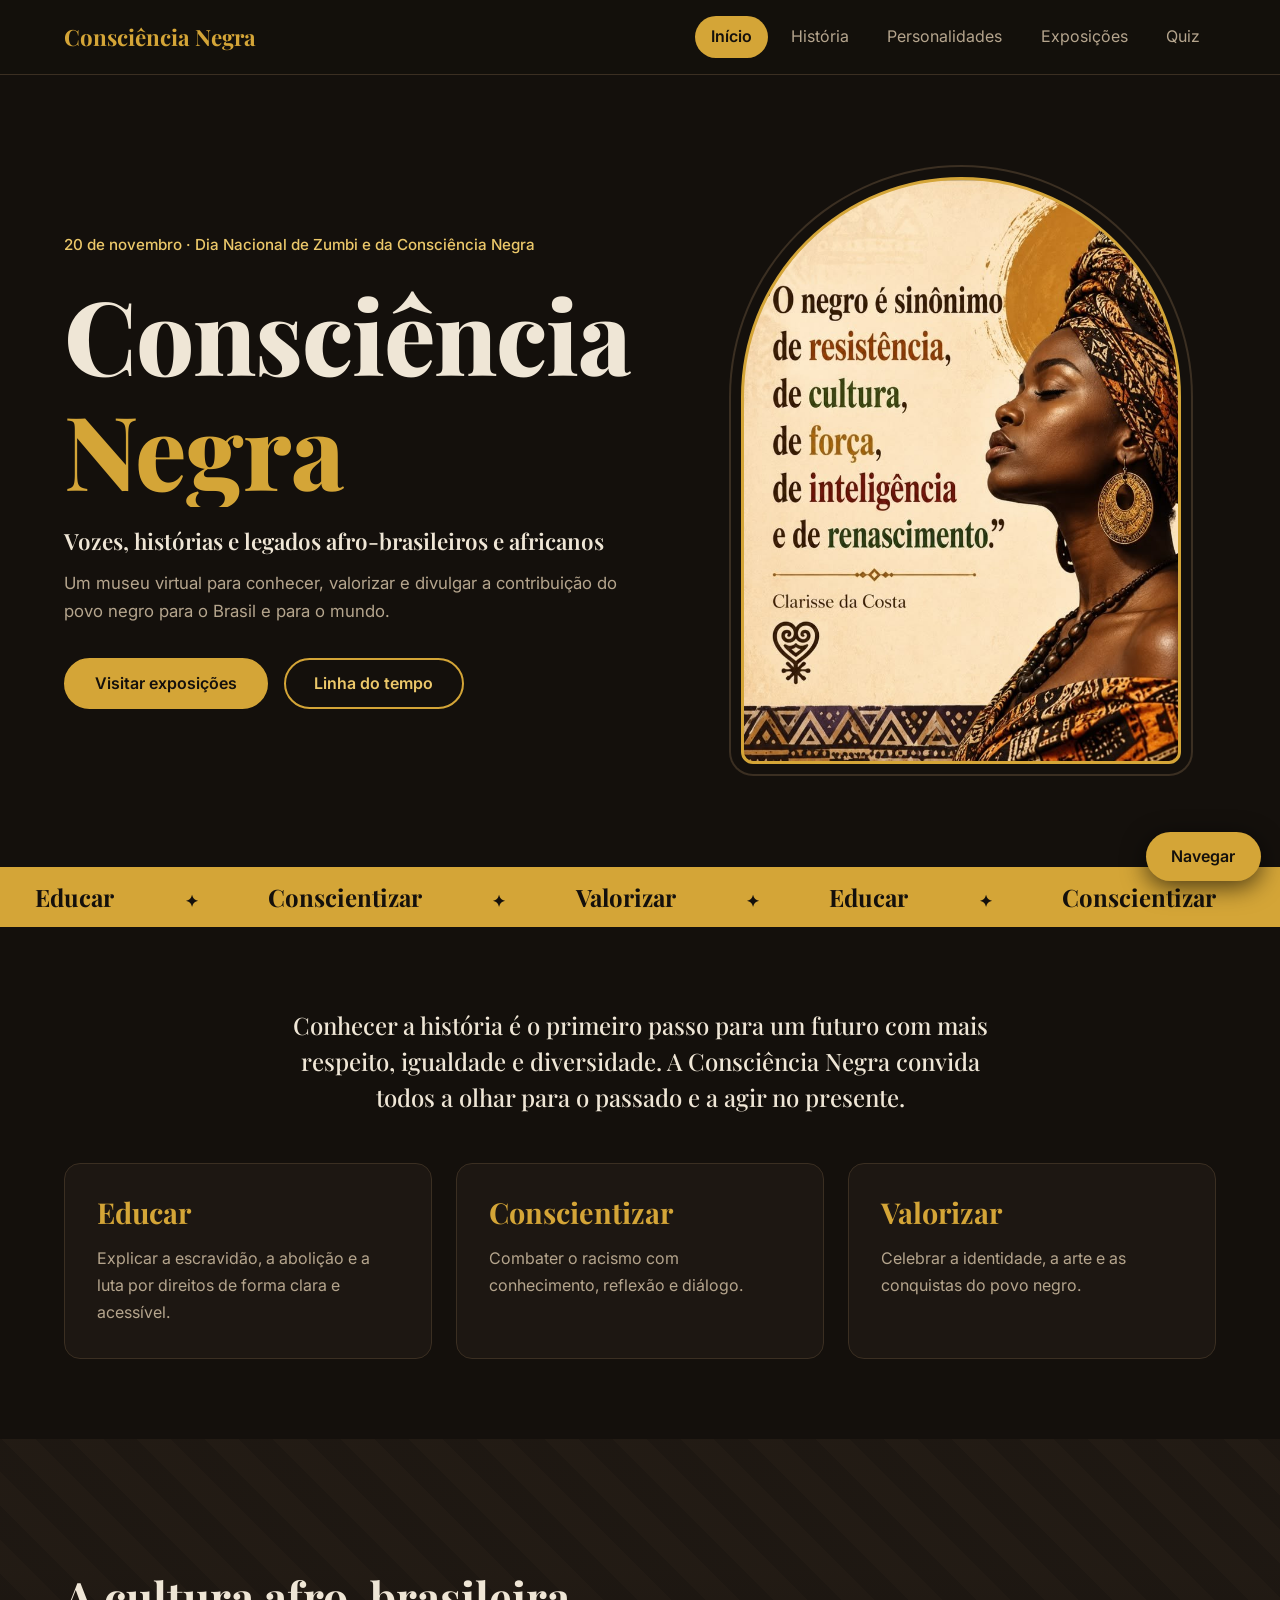
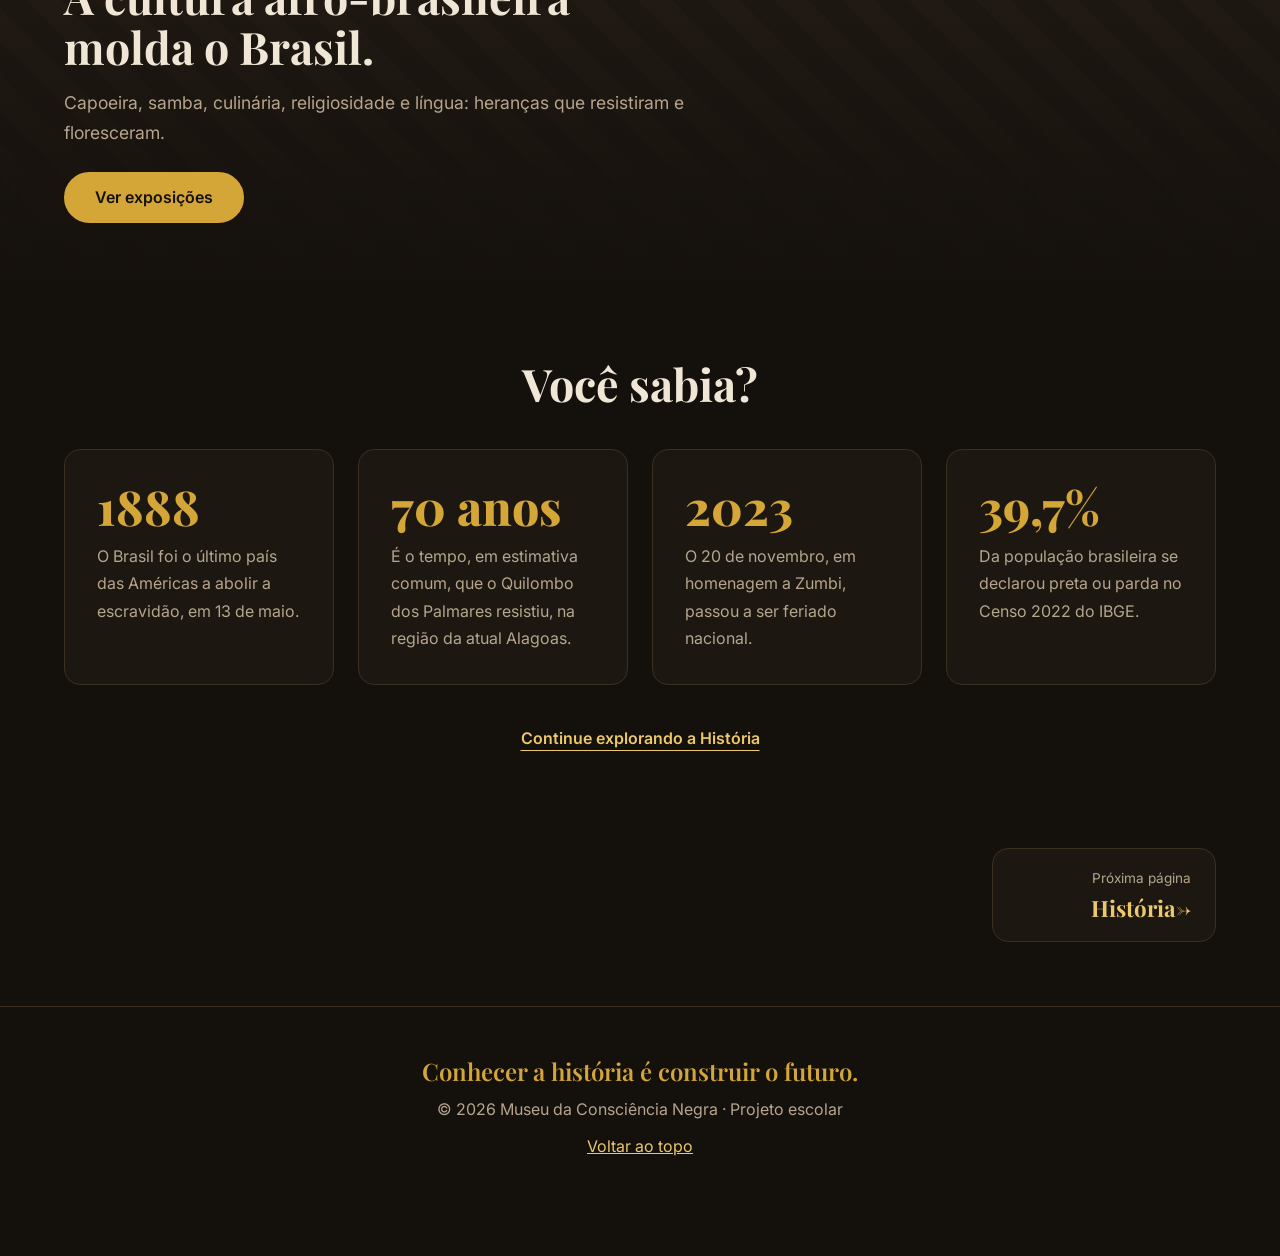
==== index.html @ 1ef84b7f "Primeiro commit" ====
<!DOCTYPE html>
<html lang="pt-BR">
<head>
  <meta charset="UTF-8">
  <meta name="viewport" content="width=device-width, initial-scale=1, viewport-fit=cover">
  <meta name="theme-color" content="#14100c">
  <title>Consciência Negra – Museu virtual</title>
  <meta name="description" content="Museu virtual sobre a história, a cultura e a luta do povo negro no Brasil e no mundo.">
  <link rel="preconnect" href="https://fonts.googleapis.com">
  <link rel="preconnect" href="https://fonts.gstatic.com" crossorigin>
  <link href="https://fonts.googleapis.com/css2?family=Inter:wght@400;500;600&family=Playfair+Display:wght@500;600;700;800&display=swap" rel="stylesheet">
  <link rel="stylesheet" href="style.css">
</head>
<body>
  <a class="pular" href="#conteudo">Pular para o conteúdo</a>
  <header class="topo">
    <a class="marca" href="index.html">Consciência Negra</a>
    <nav class="topo-nav" aria-label="Principal">
      <a href="index.html" aria-current="page">Início</a>
      <a href="historia.html">História</a>
      <a href="personalidades.html">Personalidades</a>
      <a href="exposicoes.html">Exposições</a>
      <a href="quiz.html">Quiz</a>
    </nav>
  </header>
  <main id="conteudo">
    <section class="hero" id="inicio">
      <div class="hero-texto">
        <p class="selo">20 de novembro · Dia Nacional de Zumbi e da Consciência Negra</p>
        <h1><span>Consciência</span> <span class="dourado">Negra</span></h1>
        <p class="hero-lema">Vozes, histórias e legados afro-brasileiros e africanos</p>
        <p class="hero-sub">Um museu virtual para conhecer, valorizar e divulgar a contribuição do povo negro para o Brasil e para o mundo.</p>
        <div class="acoes">
          <a class="botao" href="exposicoes.html">Visitar exposições</a>
          <a class="botao botao-vazado" href="historia.html#linha-do-tempo">Linha do tempo</a>
        </div>
      </div>
      <div class="moldura" role="img" aria-label="Espaço para o retrato principal da exposição"></div>
    </section>

    <div class="faixa" aria-hidden="true">
      <div class="faixa-trilho">
        <span>Educar</span><span>Conscientizar</span><span>Valorizar</span>
        <span>Educar</span><span>Conscientizar</span><span>Valorizar</span>
        <span>Educar</span><span>Conscientizar</span><span>Valorizar</span>
        <span>Educar</span><span>Conscientizar</span><span>Valorizar</span>
      </div>
    </div>

    <section class="secao centro">
      <p class="chamada">Conhecer a história é o primeiro passo para um futuro com mais respeito, igualdade e diversidade. A Consciência Negra convida todos a olhar para o passado e a agir no presente.</p>
      <div class="pilares">
        <article><h2>Educar</h2><p>Explicar a escravidão, a abolição e a luta por direitos de forma clara e acessível.</p></article>
        <article><h2>Conscientizar</h2><p>Combater o racismo com conhecimento, reflexão e diálogo.</p></article>
        <article><h2>Valorizar</h2><p>Celebrar a identidade, a arte e as conquistas do povo negro.</p></article>
      </div>
    </section>

    <section class="banner">
      <div class="banner-conteudo">
        <h2>A cultura afro-brasileira molda o Brasil.</h2>
        <p>Capoeira, samba, culinária, religiosidade e língua: heranças que resistiram e floresceram.</p>
        <a class="botao" href="exposicoes.html">Ver exposições</a>
      </div>
    </section>

    <section class="secao">
      <h2 class="titulo-centro">Você sabia?</h2>
      <div class="dados">
        <article><strong>1888</strong><p>O Brasil foi o último país das Américas a abolir a escravidão, em 13 de maio.</p></article>
        <article><strong>98 anos</strong><p>É o tempo, em estimativa comum, que o Quilombo dos Palmares resistiu, na região da atual Alagoas.</p></article>
        <article><strong>2023</strong><p>O 20 de novembro, em homenagem a Zumbi, passou a ser feriado nacional.</p></article>
        <article><strong>55,5%</strong><p>Da população brasileira se declarou preta ou parda no Censo 2022 do IBGE.</p></article>
      </div>
      <p class="centro-link"><a class="link-ouro" href="historia.html">Continue explorando a História</a></p>
    </section>
  </main>
  <footer class="rodape">
    <p class="rodape-frase">Conhecer a história é construir o futuro.</p>
    <p>© 2026 Museu da Consciência Negra · Projeto escolar</p>
    <a href="#conteudo">Voltar ao topo</a>
  </footer>
  <script src="script.js"></script>
</body>
</html>
---- style.css ----
:root {
  --fundo: #14100c;
  --painel: #1d1712;
  --painel-2: #261e17;
  --linha: #3b2f22;
  --ouro: #d4a537;
  --ouro-claro: #ecc86a;
  --texto: #efe6d6;
  --suave: #b5a58d;
  --fonte-titulo: "Playfair Display", Georgia, serif;
  --fonte-texto: "Inter", system-ui, sans-serif;
}

* { box-sizing: border-box; margin: 0; padding: 0; }
html { scroll-behavior: smooth; scroll-padding-top: 5rem; }
body { font-family: var(--fonte-texto); color: var(--texto); background: var(--fundo); line-height: 1.7; }
a { color: inherit; }
:focus-visible { outline: 3px solid var(--ouro); outline-offset: 3px; }

h1, h2, h3 { font-family: var(--fonte-titulo); line-height: 1.12; }
h2 { font-size: clamp(1.9rem, 4vw, 2.8rem); margin-bottom: 1rem; }
h3 { font-size: 1.4rem; margin-bottom: .6rem; color: var(--ouro-claro); }

.pular { position: absolute; left: -999px; top: 0; background: var(--ouro); color: var(--fundo); padding: .6rem 1rem; z-index: 100; }
.pular:focus { left: 0; }

/* Topo */
.topo {
  position: sticky; top: 0; z-index: 20;
  display: flex; align-items: center; justify-content: space-between;
  padding: 1rem 5vw; background: rgba(20,16,12,.94); border-bottom: 1px solid var(--linha);
  backdrop-filter: blur(6px);
}
.marca { font: 700 1.4rem var(--fonte-titulo); color: var(--ouro); text-decoration: none; }
.topo-nav { display: flex; gap: .4rem; }
.topo-nav a { padding: .45rem 1rem; text-decoration: none; color: var(--suave); border-radius: 999px; }
.topo-nav a:hover { color: var(--texto); }
.topo-nav a[aria-current] { background: var(--ouro); color: var(--fundo); font-weight: 600; }

/* Hero */
.hero {
  display: grid; grid-template-columns: 1.15fr 1fr; align-items: center; gap: 3.5rem;
  padding: 5rem 5vw; min-height: 88vh;
}
.selo { color: var(--ouro-claro); font-weight: 500; font-size: .95rem; margin-bottom: 1.2rem; }
.hero h1 { font-size: clamp(3.2rem, 8vw, 6.4rem); font-weight: 800; letter-spacing: -.01em; }
.hero h1 span { display: block; }
.dourado { color: var(--ouro); }
.hero-lema { font: 600 1.4rem var(--fonte-titulo); margin: 1.2rem 0 .8rem; }
.hero-sub { max-width: 36rem; color: var(--suave); font-size: 1.05rem; }
.acoes { display: flex; flex-wrap: wrap; gap: 1rem; margin-top: 2rem; }

.botao {
  display: inline-block; padding: .85rem 1.8rem; background: var(--ouro); color: var(--fundo);
  font: 600 1rem var(--fonte-texto); text-decoration: none; border: 2px solid var(--ouro);
  border-radius: 999px; cursor: pointer;
}
.botao:hover { background: var(--ouro-claro); border-color: var(--ouro-claro); }
.botao-vazado { background: transparent; color: var(--ouro-claro); }
.botao-vazado:hover { background: var(--ouro); color: var(--fundo); }

/* Moldura em arco: coloque sua foto em assets/hero.jpg */
.moldura {
  width: 100%; max-width: 440px; aspect-ratio: 3 / 4; justify-self: center;
  border: 3px solid var(--ouro); border-radius: 220px 220px 12px 12px;
  background:
    url("assets/hero.jpg") center / cover no-repeat,
    repeating-linear-gradient(45deg, transparent 0 16px, rgba(212,165,55,.22) 16px 18px),
    repeating-linear-gradient(-45deg, transparent 0 16px, rgba(212,165,55,.22) 16px 18px),
    var(--painel-2);
  box-shadow: 0 0 0 10px var(--fundo), 0 0 0 12px var(--linha);
}

/* Faixa em movimento */
.faixa { overflow: hidden; background: var(--ouro); color: var(--fundo); padding: .9rem 0; }
.faixa-trilho { display: flex; width: max-content; animation: rolar 28s linear infinite; }
.faixa-trilho span { font: 700 1.5rem var(--fonte-titulo); padding: 0 2.2rem; white-space: nowrap; }
.faixa-trilho span::after { content: "✦"; margin-left: 4.4rem; font-size: 1rem; }
@keyframes rolar { to { transform: translateX(-50%); } }

/* Seções */
.secao { padding: 5rem 5vw; }
.secao-clara { background: var(--painel); }
.centro { text-align: center; }
.chamada { max-width: 46rem; margin: 0 auto 3rem; font: 500 1.5rem/1.5 var(--fonte-titulo); }
.titulo-centro { text-align: center; margin-bottom: 2.5rem; }
.intro { color: var(--suave); margin-bottom: 1.8rem; }
.coluna { max-width: 40rem; }
.cabecalho { padding: 5rem 5vw 1rem; max-width: 60rem; }
.cabecalho h1, .cabecalho h2 { font-size: clamp(2.8rem, 6vw, 4.5rem); font-weight: 800; color: var(--ouro); }

.pilares { display: grid; grid-template-columns: repeat(auto-fit, minmax(240px, 1fr)); gap: 1.5rem; text-align: left; }
.pilares article { padding: 2rem; background: var(--painel); border: 1px solid var(--linha); border-radius: 16px; }
.pilares h2 { font-size: 1.8rem; color: var(--ouro); }
.pilares p { color: var(--suave); }

/* Banner (foto de fundo: assets/cultura.jpg) */
.banner {
  display: grid; align-items: end; min-height: 440px; padding: 3rem 5vw;
  background:
    linear-gradient(0deg, rgba(20,16,12,.95) 5%, rgba(20,16,12,.45) 70%),
    url("assets/cultura.jpg") center / cover no-repeat,
    repeating-linear-gradient(45deg, #261e17 0 24px, #2e241b 24px 48px);
}
.banner-conteudo { max-width: 40rem; }
.banner p { color: var(--suave); margin-bottom: 1.5rem; font-size: 1.1rem; }

/* Dados */
.dados { display: grid; grid-template-columns: repeat(auto-fit, minmax(230px, 1fr)); gap: 1.5rem; }
.dados article { padding: 2rem; background: var(--painel); border: 1px solid var(--linha); border-radius: 16px; }
.dados strong { display: block; font: 800 3rem var(--fonte-titulo); color: var(--ouro); line-height: 1; margin-bottom: .8rem; }
.dados p { color: var(--suave); }
.centro-link { text-align: center; margin-top: 2.5rem; }
.link-ouro { color: var(--ouro-claro); font-weight: 600; text-underline-offset: 6px; }

/* Cartões */
.grade { display: grid; grid-template-columns: repeat(auto-fill, minmax(280px, 1fr)); gap: 1.5rem; }
.cartao, .pessoa { padding: 1.8rem; background: var(--painel); border: 1px solid var(--linha); border-radius: 16px; }
.secao-clara .cartao { background: var(--painel-2); }
.cartao p, .pessoa p { color: var(--suave); }
.pessoa:hover, .cartao:hover { border-color: var(--ouro); }
.inicial {
  display: grid; place-items: center; width: 64px; height: 64px; margin-bottom: 1rem;
  background: var(--ouro); color: var(--fundo); border-radius: 50%; font: 700 1.3rem var(--fonte-titulo);
}
.expo { padding-top: 0; overflow: hidden; }
.expo-topo {
  height: 140px; margin: 0 -1.8rem 1.4rem;
  background:
    repeating-linear-gradient(45deg, transparent 0 14px, rgba(212,165,55,.3) 14px 16px),
    repeating-linear-gradient(-45deg, transparent 0 14px, rgba(212,165,55,.3) 14px 16px),
    var(--painel-2);
  border-bottom: 3px solid var(--ouro);
}

/* Linha do tempo */
.tempo { list-style: none; max-width: 46rem; border-left: 3px solid var(--ouro); padding-left: 1.6rem; }
.tempo li { margin-bottom: 1rem; position: relative; }
.tempo li::before {
  content: ""; position: absolute; left: -2.15rem; top: .85rem; width: 14px; height: 14px;
  background: var(--ouro); border: 3px solid var(--painel); border-radius: 50%;
}
.tempo-btn {
  width: 100%; text-align: left; padding: .9rem 1.1rem; background: var(--painel-2); color: var(--texto);
  font: 600 1.05rem var(--fonte-texto); border: 1px solid var(--linha); border-radius: 12px; cursor: pointer;
}
.tempo-btn:hover { border-color: var(--ouro); }
.tempo-btn[aria-expanded="true"] { background: var(--ouro); color: var(--fundo); border-color: var(--ouro); border-radius: 12px 12px 0 0; }
.tempo-txt { display: none; padding: 1rem 1.1rem; background: var(--painel-2); border: 1px solid var(--ouro); border-top: none; border-radius: 0 0 12px 12px; color: var(--suave); }
.tempo-btn[aria-expanded="true"] + .tempo-txt { display: block; }

/* Glossário */
.glossario { max-width: 46rem; display: grid; gap: .8rem; }
details { background: var(--painel); border: 1px solid var(--linha); border-radius: 12px; }
details[open] { border-color: var(--ouro); }
summary { padding: 1rem 1.2rem; font-weight: 600; cursor: pointer; }
summary:hover { color: var(--ouro-claro); }
details p { padding: 0 1.2rem 1.2rem; color: var(--suave); }

.lista { margin: 1.2rem 0 0 1.2rem; color: var(--suave); }

/* Rodapé */
.rodape {
  display: flex; flex-direction: column; align-items: center; gap: .6rem; text-align: center;
  padding: 3rem 5vw 6rem; border-top: 1px solid var(--linha); color: var(--suave);
}
.rodape-frase { font: 600 1.5rem var(--fonte-titulo); color: var(--ouro); }
.rodape a { color: var(--ouro-claro); }

/* Botão flutuante (criado pelo script.js) */
.nav { position: fixed; right: 1.2rem; bottom: 1.2rem; z-index: 30; display: flex; flex-direction: column; align-items: flex-end; gap: .7rem; }
.nav-botao {
  padding: .9rem 1.6rem; background: var(--ouro); color: var(--fundo); font: 600 1rem var(--fonte-texto);
  border: none; border-radius: 999px; cursor: pointer; box-shadow: 0 6px 24px rgba(0,0,0,.65);
}
.nav-botao:hover { background: var(--ouro-claro); }
.nav-painel { display: flex; flex-direction: column; min-width: 240px; background: var(--painel); border: 1px solid var(--ouro); border-radius: 14px; overflow: hidden; box-shadow: 0 12px 34px rgba(0,0,0,.7); }
.nav-painel[hidden] { display: none; }
.nav-painel a { padding: .8rem 1.2rem; text-decoration: none; border-bottom: 1px solid var(--linha); border-left: 4px solid transparent; }
.nav-painel a:last-child { border-bottom: none; }
.nav-painel a:hover { background: var(--painel-2); }
.nav-painel a.atual { border-left-color: var(--ouro); color: var(--ouro-claro); background: var(--painel-2); }

@media (max-width: 800px) {
  .topo-nav { display: none; }
  .hero { grid-template-columns: 1fr; min-height: auto; padding: 3rem 5vw; }
  .moldura { max-width: 300px; }
  .secao { padding: 3.5rem 5vw; }
  .chamada { font-size: 1.25rem; }
}

@media (prefers-reduced-motion: reduce) {
  html { scroll-behavior: auto; }
  .faixa-trilho { animation: none; }
}

/* Galeria de fotos: todas do mesmo tamanho */
.galeria { display: grid; grid-template-columns: repeat(auto-fill, minmax(220px, 1fr)); gap: 1.2rem; }
.foto { margin: 0; display: flex; flex-direction: column; background: var(--painel); border: 1px solid var(--linha); border-radius: 14px; overflow: hidden; }
.foto:hover { border-color: var(--ouro); }
.foto-btn { display: block; width: 100%; aspect-ratio: 3 / 4; padding: 0; border: none; background: var(--painel-2); overflow: hidden; cursor: zoom-in; }
.foto-btn img { display: block; width: 100%; height: 100%; max-width: 100%; object-fit: cover; object-position: center 20%; }
.foto figcaption { padding: .8rem 1rem; color: var(--suave); font-size: .95rem; border-top: 2px solid var(--ouro); }

/* Foto ampliada */
.visor { margin: auto; max-width: 94vw; max-height: 94vh; padding: 1rem; background: var(--painel); color: var(--texto); border: 1px solid var(--ouro); border-radius: 14px; }
.visor::backdrop { background: rgba(0,0,0,.88); }
.visor[open] { display: flex; align-items: center; gap: .8rem; }
.visor figure { display: grid; gap: .8rem; justify-items: center; margin: 0; }
.visor img { max-width: min(80vw, 760px); max-height: 78vh; width: auto; height: auto; border-radius: 8px; }
.visor figcaption { color: var(--ouro-claro); font-weight: 500; text-align: center; }
.visor-fechar { position: absolute; top: .6rem; right: .6rem; padding: .4rem 1rem; background: var(--ouro); color: var(--fundo); border: none; border-radius: 999px; font: 600 .9rem var(--fonte-texto); cursor: pointer; z-index: 1; }
.visor-seta { width: 2.6rem; height: 2.6rem; flex: none; background: var(--painel-2); color: var(--ouro-claro); border: 1px solid var(--ouro); border-radius: 50%; font-size: 1.6rem; line-height: 1; cursor: pointer; }
.visor-seta:hover { background: var(--ouro); color: var(--fundo); }
@media (max-width: 600px) { .visor[open] { flex-wrap: wrap; justify-content: center; } .visor figure { order: -1; width: 100%; } }

/* Quiz */
.quiz { max-width: 44rem; padding: 2rem; background: var(--painel); border: 1px solid var(--linha); border-radius: 16px; }
.quiz-topo { display: flex; justify-content: space-between; gap: 1rem; color: var(--suave); font-size: .95rem; margin-bottom: 1rem; }
.quiz-barra { height: 6px; background: var(--painel-2); border-radius: 999px; overflow: hidden; margin-bottom: 1.5rem; }
.quiz-barra span { display: block; height: 100%; background: var(--ouro); transition: width .3s; }
.quiz h3 { font-size: 1.6rem; color: var(--texto); margin-bottom: 1.2rem; }
.quiz-opcoes { display: grid; gap: .7rem; }
.quiz-op { text-align: left; padding: .9rem 1.1rem; background: var(--painel-2); color: var(--texto); border: 1px solid var(--linha); border-radius: 12px; font: 500 1rem var(--fonte-texto); cursor: pointer; }
.quiz-op:hover:not(:disabled) { border-color: var(--ouro); }
.quiz-op:disabled { cursor: default; }
.quiz-op.certa { border-color: var(--ouro); background: rgba(212,165,55,.22); }
.quiz-op.errada { border-color: #b5543a; background: rgba(181,84,58,.2); }
.quiz-retorno { margin-top: 1.2rem; padding: 1rem; background: var(--painel-2); border-left: 4px solid var(--ouro); border-radius: 8px; color: var(--suave); }
.quiz-retorno strong { color: var(--ouro-claro); }
.quiz .botao { margin-top: 1.2rem; }
.quiz-final { text-align: center; }
.quiz-nota { font: 800 4rem var(--fonte-titulo); color: var(--ouro); line-height: 1; margin: .5rem 0; }

/* Subitens do menu flutuante */
.nav-painel a.sub { padding-left: 2.2rem; font-size: .92rem; }

/* Fotos dos cartões de exposição: salve em assets/ com estes nomes.
   Sem a foto, aparece o padrão quadriculado. */
.expo-musica { background: url("assets/foto11.jpg") center / cover no-repeat, repeating-linear-gradient(45deg, transparent 0 14px, rgba(212,165,55,.3) 14px 16px), repeating-linear-gradient(-45deg, transparent 0 14px, rgba(212,165,55,.3) 14px 16px), var(--painel-2); }
.expo-religiosidade { background: url("assets/foto12.jpg") center / cover no-repeat, repeating-linear-gradient(45deg, transparent 0 14px, rgba(212,165,55,.3) 14px 16px), repeating-linear-gradient(-45deg, transparent 0 14px, rgba(212,165,55,.3) 14px 16px), var(--painel-2); }
.expo-capoeira { background: url("assets/foto13.jpg") center / cover no-repeat, repeating-linear-gradient(45deg, transparent 0 14px, rgba(212,165,55,.3) 14px 16px), repeating-linear-gradient(-45deg, transparent 0 14px, rgba(212,165,55,.3) 14px 16px), var(--painel-2); }
.expo-culinaria { background: url("assets/foto14.jpg") center / cover no-repeat, repeating-linear-gradient(45deg, transparent 0 14px, rgba(212,165,55,.3) 14px 16px), repeating-linear-gradient(-45deg, transparent 0 14px, rgba(212,165,55,.3) 14px 16px), var(--painel-2); }
.expo-topo { height: 200px; }
/* =====================================================
   ANIMAÇÕES E NAVEGAÇÃO ENTRE PÁGINAS
   ===================================================== */

/* Entrada suave da página */
body { animation: aparecer .6s ease both; }
@keyframes aparecer { from { opacity: 0; } to { opacity: 1; } }

/* Barra de progresso de leitura (criada pelo script.js) */
.progresso { position: fixed; top: 0; left: 0; height: 4px; width: 0; z-index: 50; background: linear-gradient(90deg, var(--ouro), var(--ouro-claro)); }

/* Topo encolhe ao rolar */
.topo { transition: padding .25s ease, box-shadow .25s ease; }
.topo.rolou { padding-top: .55rem; padding-bottom: .55rem; box-shadow: 0 6px 24px rgba(0,0,0,.5); }
.marca { transition: transform .25s ease, color .25s ease; display: inline-block; }
.marca:hover { transform: scale(1.05); color: var(--ouro-claro); }
.topo-nav a { transition: background .25s ease, color .25s ease, transform .25s ease; }
.topo-nav a:hover { transform: translateY(-2px); }

/* Hero: textos entram em sequência */
.hero-texto > * { animation: subir .8s cubic-bezier(.2,.7,.2,1) both; }
.hero-texto > :nth-child(1) { animation-delay: .1s; }
.hero-texto > :nth-child(2) { animation-delay: .25s; }
.hero-texto > :nth-child(3) { animation-delay: .4s; }
.hero-texto > :nth-child(4) { animation-delay: .55s; }
.hero-texto > :nth-child(5) { animation-delay: .7s; }
@keyframes subir { from { opacity: 0; transform: translateY(28px); } to { opacity: 1; transform: none; } }

/* Hero: moldura flutua e brilha */
.moldura { animation: entrar-moldura 1s .3s cubic-bezier(.2,.7,.2,1) both, flutuar 7s 1.3s ease-in-out infinite, brilho 4s 1.3s ease-in-out infinite; }
@keyframes entrar-moldura { from { opacity: 0; transform: translateY(40px) scale(.94); } to { opacity: 1; transform: none; } }
@keyframes flutuar { 0%, 100% { transform: translateY(0); } 50% { transform: translateY(-12px); } }
@keyframes brilho {
  0%, 100% { box-shadow: 0 0 0 10px var(--fundo), 0 0 0 12px var(--linha), 0 0 30px rgba(212,165,55,.12); }
  50%      { box-shadow: 0 0 0 10px var(--fundo), 0 0 0 12px var(--ouro), 0 0 70px rgba(212,165,55,.38); }
}

/* Título "Negra" com brilho dourado passando */
.hero h1 .dourado {
  background: linear-gradient(100deg, var(--ouro) 30%, #fff1c2 50%, var(--ouro) 70%) 0 0 / 250% 100%;
  -webkit-background-clip: text; background-clip: text; -webkit-text-fill-color: transparent;
  animation: reluzir 5s 1.5s ease-in-out infinite;
}
@keyframes reluzir { 0% { background-position: 100% 0; } 60%, 100% { background-position: 0 0; } }

/* Botões */
.botao { position: relative; overflow: hidden; transition: transform .2s ease, background .2s ease, color .2s ease, box-shadow .2s ease; }
.botao:hover { transform: translateY(-3px); box-shadow: 0 10px 24px rgba(212,165,55,.28); }
.botao:active { transform: translateY(0); }
.botao::after { content: ""; position: absolute; inset: 0; background: linear-gradient(110deg, transparent 30%, rgba(255,255,255,.4) 50%, transparent 70%); transform: translateX(-120%); }
.botao:hover::after { transform: translateX(120%); transition: transform .7s ease; }

/* Revelar ao rolar (só ativa se o JavaScript estiver funcionando) */
.js .reveal { opacity: 0; transform: translateY(34px); }
.js .reveal.esq { transform: translateX(-34px); }
.js .reveal.visivel { opacity: 1; transform: none; transition: opacity .7s ease var(--d, 0s), transform .7s cubic-bezier(.2,.7,.2,1) var(--d, 0s), border-color .2s ease, background .2s ease; }
.js .reveal.visivel.cartao:hover,
.js .reveal.visivel.pessoa:hover,
.js .reveal.visivel.foto:hover,
.js .reveal.visivel.pilares-item:hover,
.js .reveal.visivel.dado:hover { transform: translateY(-8px); transition-delay: 0s; transition-duration: .25s; box-shadow: 0 14px 30px rgba(0,0,0,.45); }

/* Cartões e iniciais */
.inicial { transition: transform .35s ease; }
.pessoa:hover .inicial { transform: rotate(-8deg) scale(1.12); }
.expo-topo { transition: transform .6s ease; }
.expo { overflow: hidden; }
.expo:hover .expo-topo { transform: scale(1.06); }
.expo-topo { transform-origin: center; }

/* Galeria */
.foto-btn img { transition: transform .5s ease, filter .5s ease; filter: saturate(.92); }
.foto:hover .foto-btn img { transform: scale(1.07); filter: saturate(1.1); }
.visor[open] { animation: zoom .3s ease both; }
.visor[open] img { animation: zoom .3s ease both; }
@keyframes zoom { from { opacity: 0; transform: scale(.94); } to { opacity: 1; transform: none; } }

/* Faixa em movimento pausa ao passar o mouse */
.faixa:hover .faixa-trilho { animation-play-state: paused; }

/* Banner: fundo com leve zoom */
.banner { background-size: auto, 112% auto, auto; animation: respirar 16s ease-in-out infinite alternate; }
@keyframes respirar { from { background-position: center, 50% 40%, center; } to { background-position: center, 50% 60%, center; } }

/* Linha do tempo: abre com animação */
.tempo-txt { animation: abrir .35s ease both; }
@keyframes abrir { from { opacity: 0; transform: translateY(-8px); } to { opacity: 1; transform: none; } }
.tempo li::before { transition: transform .25s ease, background .25s ease; }
.tempo li:hover::before { transform: scale(1.4); }
details[open] p { animation: abrir .35s ease both; }

/* Quiz */
.quiz-op { transition: transform .15s ease, border-color .2s ease, background .2s ease; }
.quiz-op:hover:not(:disabled) { transform: translateX(6px); }
.quiz-op.certa { animation: pulsar .5s ease; }
.quiz-op.errada { animation: tremer .4s ease; }
@keyframes pulsar { 50% { transform: scale(1.03); } }
@keyframes tremer { 20%, 60% { transform: translateX(-7px); } 40%, 80% { transform: translateX(7px); } }
.quiz-retorno { animation: abrir .4s ease both; }
.quiz > div, .quiz h3 { animation: aparecer .35s ease both; }
.quiz-nota { animation: pop .7s cubic-bezier(.2,1.4,.4,1) both; }
@keyframes pop { from { opacity: 0; transform: scale(.3); } to { opacity: 1; transform: none; } }

/* Botão flutuante "Navegar" */
.nav-botao { transition: transform .2s ease, background .2s ease; }
.nav-botao:hover { transform: scale(1.06); }
.nav-painel:not([hidden]) { animation: subir .25s ease both; }

/* Navegação entre páginas (Anterior / Próxima) */
.pager { display: flex; justify-content: space-between; gap: 1rem; flex-wrap: wrap; padding: 1rem 5vw 4rem; }
.pager a {
  display: flex; flex-direction: column; gap: .2rem; min-width: 14rem; padding: 1.1rem 1.5rem;
  text-decoration: none; background: var(--painel); border: 1px solid var(--linha); border-radius: 16px;
  transition: transform .25s ease, border-color .25s ease, background .25s ease;
}
.pager a:hover { transform: translateY(-4px); border-color: var(--ouro); background: var(--painel-2); }
.pager small { color: var(--suave); font-size: .85rem; }
.pager strong { font: 700 1.4rem var(--fonte-titulo); color: var(--ouro-claro); }
.pager .prox { margin-left: auto; text-align: right; }
.pager .prox strong::after { content: " →"; display: inline-block; transition: transform .25s ease; }
.pager .prox:hover strong::after { transform: translateX(6px); }
.pager .ant strong::before { content: "← "; display: inline-block; transition: transform .25s ease; }
.pager .ant:hover strong::before { transform: translateX(-6px); }
@media (max-width: 600px) { .pager a { width: 100%; } }

/* Quem prefere menos movimento */
@media (prefers-reduced-motion: reduce) {
  *, *::before, *::after { animation: none !important; transition: none !important; }
  .js .reveal { opacity: 1; transform: none; }
}
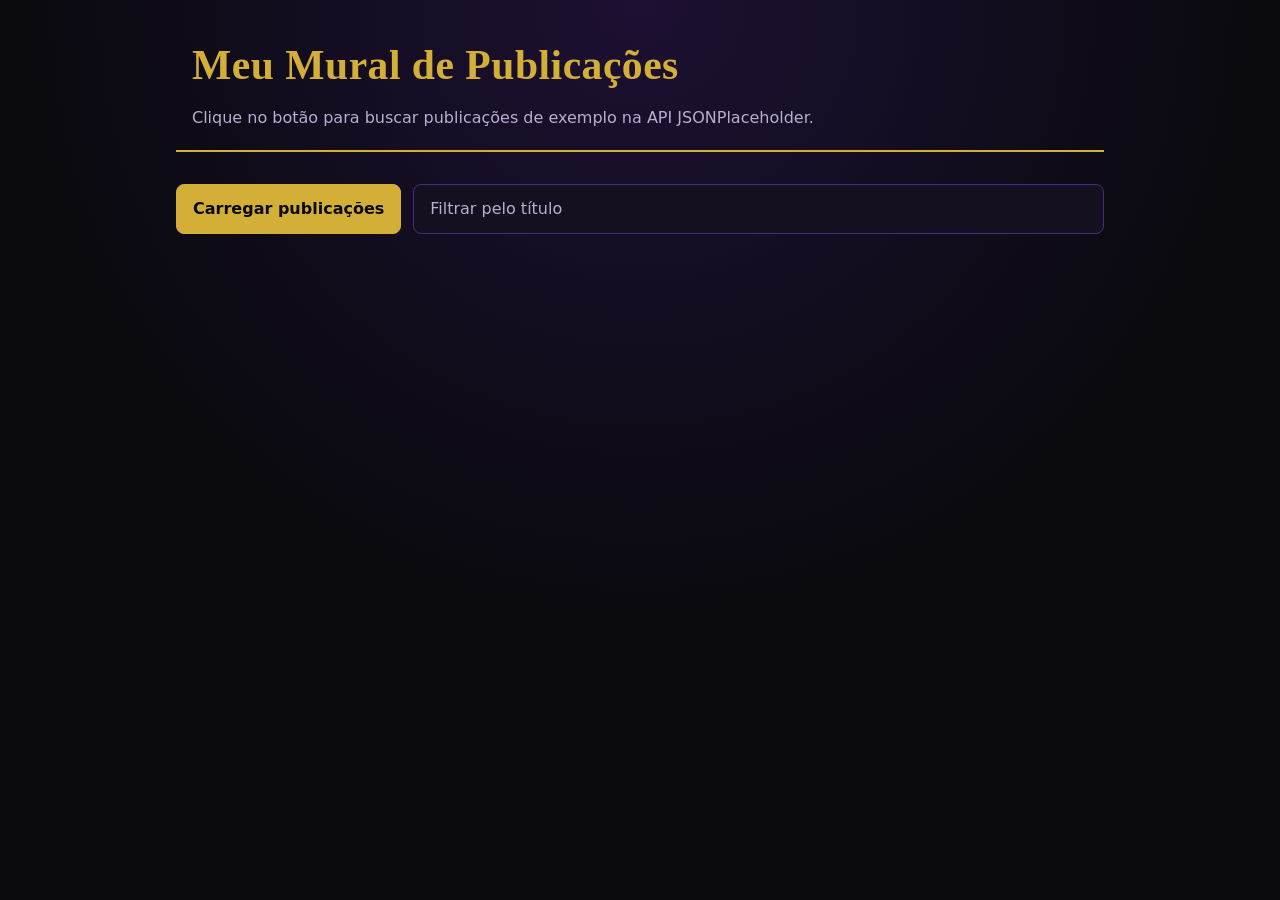
==== commit 2b5ea921: "Criar mural de publicacoes com fetch" ====
--- a/index.html
+++ b/index.html
@@ -1,85 +1,25 @@
 <!DOCTYPE html>
 <html lang="pt-BR">
 <head>
-  <meta charset="UTF-8">
-  <meta name="viewport" content="width=device-width, initial-scale=1, viewport-fit=cover">
-  <meta name="theme-color" content="#14100c">
-  <title>Consciência Negra – Museu virtual</title>
-  <meta name="description" content="Museu virtual sobre a história, a cultura e a luta do povo negro no Brasil e no mundo.">
-  <link rel="preconnect" href="https://fonts.googleapis.com">
-  <link rel="preconnect" href="https://fonts.gstatic.com" crossorigin>
-  <link href="https://fonts.googleapis.com/css2?family=Inter:wght@400;500;600&family=Playfair+Display:wght@500;600;700;800&display=swap" rel="stylesheet">
-  <link rel="stylesheet" href="style.css">
+  <meta charset="UTF-8" />
+  <meta name="viewport" content="width=device-width, initial-scale=1" />
+  <title>Meu Mural de Publicações</title>
+  <link rel="stylesheet" href="style.css" />
+  <script src="script.js" defer></script>
 </head>
 <body>
-  <a class="pular" href="#conteudo">Pular para o conteúdo</a>
-  <header class="topo">
-    <a class="marca" href="index.html">Consciência Negra</a>
-    <nav class="topo-nav" aria-label="Principal">
-      <a href="index.html" aria-current="page">Início</a>
-      <a href="historia.html">História</a>
-      <a href="personalidades.html">Personalidades</a>
-      <a href="exposicoes.html">Exposições</a>
-      <a href="quiz.html">Quiz</a>
-    </nav>
+  <header>
+    <h1>Meu Mural de Publicações</h1>
+    <p>Clique no botão para buscar publicações de exemplo na API JSONPlaceholder.</p>
   </header>
-  <main id="conteudo">
-    <section class="hero" id="inicio">
-      <div class="hero-texto">
-        <p class="selo">20 de novembro · Dia Nacional de Zumbi e da Consciência Negra</p>
-        <h1><span>Consciência</span> <span class="dourado">Negra</span></h1>
-        <p class="hero-lema">Vozes, histórias e legados afro-brasileiros e africanos</p>
-        <p class="hero-sub">Um museu virtual para conhecer, valorizar e divulgar a contribuição do povo negro para o Brasil e para o mundo.</p>
-        <div class="acoes">
-          <a class="botao" href="exposicoes.html">Visitar exposições</a>
-          <a class="botao botao-vazado" href="historia.html#linha-do-tempo">Linha do tempo</a>
-        </div>
-      </div>
-      <div class="moldura" role="img" aria-label="Espaço para o retrato principal da exposição"></div>
-    </section>
 
-    <div class="faixa" aria-hidden="true">
-      <div class="faixa-trilho">
-        <span>Educar</span><span>Conscientizar</span><span>Valorizar</span>
-        <span>Educar</span><span>Conscientizar</span><span>Valorizar</span>
-        <span>Educar</span><span>Conscientizar</span><span>Valorizar</span>
-        <span>Educar</span><span>Conscientizar</span><span>Valorizar</span>
-      </div>
+  <main>
+    <div class="controles">
+      <button id="btn-carregar" type="button">Carregar publicações</button>
+      <input id="filtro" type="search" placeholder="Filtrar pelo título" aria-label="Filtrar pelo título" />
     </div>
-
-    <section class="secao centro">
-      <p class="chamada">Conhecer a história é o primeiro passo para um futuro com mais respeito, igualdade e diversidade. A Consciência Negra convida todos a olhar para o passado e a agir no presente.</p>
-      <div class="pilares">
-        <article><h2>Educar</h2><p>Explicar a escravidão, a abolição e a luta por direitos de forma clara e acessível.</p></article>
-        <article><h2>Conscientizar</h2><p>Combater o racismo com conhecimento, reflexão e diálogo.</p></article>
-        <article><h2>Valorizar</h2><p>Celebrar a identidade, a arte e as conquistas do povo negro.</p></article>
-      </div>
-    </section>
-
-    <section class="banner">
-      <div class="banner-conteudo">
-        <h2>A cultura afro-brasileira molda o Brasil.</h2>
-        <p>Capoeira, samba, culinária, religiosidade e língua: heranças que resistiram e floresceram.</p>
-        <a class="botao" href="exposicoes.html">Ver exposições</a>
-      </div>
-    </section>
-
-    <section class="secao">
-      <h2 class="titulo-centro">Você sabia?</h2>
-      <div class="dados">
-        <article><strong>1888</strong><p>O Brasil foi o último país das Américas a abolir a escravidão, em 13 de maio.</p></article>
-        <article><strong>98 anos</strong><p>É o tempo, em estimativa comum, que o Quilombo dos Palmares resistiu, na região da atual Alagoas.</p></article>
-        <article><strong>2023</strong><p>O 20 de novembro, em homenagem a Zumbi, passou a ser feriado nacional.</p></article>
-        <article><strong>55,5%</strong><p>Da população brasileira se declarou preta ou parda no Censo 2022 do IBGE.</p></article>
-      </div>
-      <p class="centro-link"><a class="link-ouro" href="historia.html">Continue explorando a História</a></p>
-    </section>
+    <p id="mensagem" role="status"></p>
+    <section id="lista-posts" aria-label="Publicações"></section>
   </main>
-  <footer class="rodape">
-    <p class="rodape-frase">Conhecer a história é construir o futuro.</p>
-    <p>© 2026 Museu da Consciência Negra · Projeto escolar</p>
-    <a href="#conteudo">Voltar ao topo</a>
-  </footer>
-  <script src="script.js"></script>
 </body>
 </html>
--- a/style.css
+++ b/style.css
@@ -1,374 +1,134 @@
 :root {
-  --fundo: #14100c;
-  --painel: #1d1712;
-  --painel-2: #261e17;
-  --linha: #3b2f22;
-  --ouro: #d4a537;
-  --ouro-claro: #ecc86a;
-  --texto: #efe6d6;
-  --suave: #b5a58d;
-  --fonte-titulo: "Playfair Display", Georgia, serif;
-  --fonte-texto: "Inter", system-ui, sans-serif;
+  --preto: #0a0a0f;
+  --superficie: #15101f;
+  --roxo: #6a2fc0;
+  --roxo-escuro: #3d1a73;
+  --roxo-borda: #4a2a82;
+  --dourado: #d4af37;
+  --dourado-claro: #f0d27a;
+  --texto: #ece8f5;
+  --texto-suave: #b8aed0;
 }
 
-* { box-sizing: border-box; margin: 0; padding: 0; }
-html { scroll-behavior: smooth; scroll-padding-top: 5rem; }
-body { font-family: var(--fonte-texto); color: var(--texto); background: var(--fundo); line-height: 1.7; }
-a { color: inherit; }
-:focus-visible { outline: 3px solid var(--ouro); outline-offset: 3px; }
+* { box-sizing: border-box; }
 
-h1, h2, h3 { font-family: var(--fonte-titulo); line-height: 1.12; }
-h2 { font-size: clamp(1.9rem, 4vw, 2.8rem); margin-bottom: 1rem; }
-h3 { font-size: 1.4rem; margin-bottom: .6rem; color: var(--ouro-claro); }
-
-.pular { position: absolute; left: -999px; top: 0; background: var(--ouro); color: var(--fundo); padding: .6rem 1rem; z-index: 100; }
-.pular:focus { left: 0; }
-
-/* Topo */
-.topo {
-  position: sticky; top: 0; z-index: 20;
-  display: flex; align-items: center; justify-content: space-between;
-  padding: 1rem 5vw; background: rgba(20,16,12,.94); border-bottom: 1px solid var(--linha);
-  backdrop-filter: blur(6px);
-}
-.marca { font: 700 1.4rem var(--fonte-titulo); color: var(--ouro); text-decoration: none; }
-.topo-nav { display: flex; gap: .4rem; }
-.topo-nav a { padding: .45rem 1rem; text-decoration: none; color: var(--suave); border-radius: 999px; }
-.topo-nav a:hover { color: var(--texto); }
-.topo-nav a[aria-current] { background: var(--ouro); color: var(--fundo); font-weight: 600; }
-
-/* Hero */
-.hero {
-  display: grid; grid-template-columns: 1.15fr 1fr; align-items: center; gap: 3.5rem;
-  padding: 5rem 5vw; min-height: 88vh;
-}
-.selo { color: var(--ouro-claro); font-weight: 500; font-size: .95rem; margin-bottom: 1.2rem; }
-.hero h1 { font-size: clamp(3.2rem, 8vw, 6.4rem); font-weight: 800; letter-spacing: -.01em; }
-.hero h1 span { display: block; }
-.dourado { color: var(--ouro); }
-.hero-lema { font: 600 1.4rem var(--fonte-titulo); margin: 1.2rem 0 .8rem; }
-.hero-sub { max-width: 36rem; color: var(--suave); font-size: 1.05rem; }
-.acoes { display: flex; flex-wrap: wrap; gap: 1rem; margin-top: 2rem; }
-
-.botao {
-  display: inline-block; padding: .85rem 1.8rem; background: var(--ouro); color: var(--fundo);
-  font: 600 1rem var(--fonte-texto); text-decoration: none; border: 2px solid var(--ouro);
-  border-radius: 999px; cursor: pointer;
-}
-.botao:hover { background: var(--ouro-claro); border-color: var(--ouro-claro); }
-.botao-vazado { background: transparent; color: var(--ouro-claro); }
-.botao-vazado:hover { background: var(--ouro); color: var(--fundo); }
-
-/* Moldura em arco: coloque sua foto em assets/hero.jpg */
-.moldura {
-  width: 100%; max-width: 440px; aspect-ratio: 3 / 4; justify-self: center;
-  border: 3px solid var(--ouro); border-radius: 220px 220px 12px 12px;
-  background:
-    url("assets/hero.jpg") center / cover no-repeat,
-    repeating-linear-gradient(45deg, transparent 0 16px, rgba(212,165,55,.22) 16px 18px),
-    repeating-linear-gradient(-45deg, transparent 0 16px, rgba(212,165,55,.22) 16px 18px),
-    var(--painel-2);
-  box-shadow: 0 0 0 10px var(--fundo), 0 0 0 12px var(--linha);
+body {
+  margin: 0;
+  font-family: system-ui, -apple-system, "Segoe UI", sans-serif;
+  background: radial-gradient(circle at top, #1d1033 0%, var(--preto) 55%) fixed;
+  color: var(--texto);
+  line-height: 1.6;
+  min-height: 100vh;
 }
 
-/* Faixa em movimento */
-.faixa { overflow: hidden; background: var(--ouro); color: var(--fundo); padding: .9rem 0; }
-.faixa-trilho { display: flex; width: max-content; animation: rolar 28s linear infinite; }
-.faixa-trilho span { font: 700 1.5rem var(--fonte-titulo); padding: 0 2.2rem; white-space: nowrap; }
-.faixa-trilho span::after { content: "✦"; margin-left: 4.4rem; font-size: 1rem; }
-@keyframes rolar { to { transform: translateX(-50%); } }
-
-/* Seções */
-.secao { padding: 5rem 5vw; }
-.secao-clara { background: var(--painel); }
-.centro { text-align: center; }
-.chamada { max-width: 46rem; margin: 0 auto 3rem; font: 500 1.5rem/1.5 var(--fonte-titulo); }
-.titulo-centro { text-align: center; margin-bottom: 2.5rem; }
-.intro { color: var(--suave); margin-bottom: 1.8rem; }
-.coluna { max-width: 40rem; }
-.cabecalho { padding: 5rem 5vw 1rem; max-width: 60rem; }
-.cabecalho h1, .cabecalho h2 { font-size: clamp(2.8rem, 6vw, 4.5rem); font-weight: 800; color: var(--ouro); }
-
-.pilares { display: grid; grid-template-columns: repeat(auto-fit, minmax(240px, 1fr)); gap: 1.5rem; text-align: left; }
-.pilares article { padding: 2rem; background: var(--painel); border: 1px solid var(--linha); border-radius: 16px; }
-.pilares h2 { font-size: 1.8rem; color: var(--ouro); }
-.pilares p { color: var(--suave); }
-
-/* Banner (foto de fundo: assets/cultura.jpg) */
-.banner {
-  display: grid; align-items: end; min-height: 440px; padding: 3rem 5vw;
-  background:
-    linear-gradient(0deg, rgba(20,16,12,.95) 5%, rgba(20,16,12,.45) 70%),
-    url("assets/cultura.jpg") center / cover no-repeat,
-    repeating-linear-gradient(45deg, #261e17 0 24px, #2e241b 24px 48px);
-}
-.banner-conteudo { max-width: 40rem; }
-.banner p { color: var(--suave); margin-bottom: 1.5rem; font-size: 1.1rem; }
-
-/* Dados */
-.dados { display: grid; grid-template-columns: repeat(auto-fit, minmax(230px, 1fr)); gap: 1.5rem; }
-.dados article { padding: 2rem; background: var(--painel); border: 1px solid var(--linha); border-radius: 16px; }
-.dados strong { display: block; font: 800 3rem var(--fonte-titulo); color: var(--ouro); line-height: 1; margin-bottom: .8rem; }
-.dados p { color: var(--suave); }
-.centro-link { text-align: center; margin-top: 2.5rem; }
-.link-ouro { color: var(--ouro-claro); font-weight: 600; text-underline-offset: 6px; }
-
-/* Cartões */
-.grade { display: grid; grid-template-columns: repeat(auto-fill, minmax(280px, 1fr)); gap: 1.5rem; }
-.cartao, .pessoa { padding: 1.8rem; background: var(--painel); border: 1px solid var(--linha); border-radius: 16px; }
-.secao-clara .cartao { background: var(--painel-2); }
-.cartao p, .pessoa p { color: var(--suave); }
-.pessoa:hover, .cartao:hover { border-color: var(--ouro); }
-.inicial {
-  display: grid; place-items: center; width: 64px; height: 64px; margin-bottom: 1rem;
-  background: var(--ouro); color: var(--fundo); border-radius: 50%; font: 700 1.3rem var(--fonte-titulo);
-}
-.expo { padding-top: 0; overflow: hidden; }
-.expo-topo {
-  height: 140px; margin: 0 -1.8rem 1.4rem;
-  background:
-    repeating-linear-gradient(45deg, transparent 0 14px, rgba(212,165,55,.3) 14px 16px),
-    repeating-linear-gradient(-45deg, transparent 0 14px, rgba(212,165,55,.3) 14px 16px),
-    var(--painel-2);
-  border-bottom: 3px solid var(--ouro);
+header, main {
+  max-width: 960px;
+  margin: 0 auto;
+  padding: 32px 16px;
 }
 
-/* Linha do tempo */
-.tempo { list-style: none; max-width: 46rem; border-left: 3px solid var(--ouro); padding-left: 1.6rem; }
-.tempo li { margin-bottom: 1rem; position: relative; }
-.tempo li::before {
-  content: ""; position: absolute; left: -2.15rem; top: .85rem; width: 14px; height: 14px;
-  background: var(--ouro); border: 3px solid var(--painel); border-radius: 50%;
-}
-.tempo-btn {
-  width: 100%; text-align: left; padding: .9rem 1.1rem; background: var(--painel-2); color: var(--texto);
-  font: 600 1.05rem var(--fonte-texto); border: 1px solid var(--linha); border-radius: 12px; cursor: pointer;
-}
-.tempo-btn:hover { border-color: var(--ouro); }
-.tempo-btn[aria-expanded="true"] { background: var(--ouro); color: var(--fundo); border-color: var(--ouro); border-radius: 12px 12px 0 0; }
-.tempo-txt { display: none; padding: 1rem 1.1rem; background: var(--painel-2); border: 1px solid var(--ouro); border-top: none; border-radius: 0 0 12px 12px; color: var(--suave); }
-.tempo-btn[aria-expanded="true"] + .tempo-txt { display: block; }
-
-/* Glossário */
-.glossario { max-width: 46rem; display: grid; gap: .8rem; }
-details { background: var(--painel); border: 1px solid var(--linha); border-radius: 12px; }
-details[open] { border-color: var(--ouro); }
-summary { padding: 1rem 1.2rem; font-weight: 600; cursor: pointer; }
-summary:hover { color: var(--ouro-claro); }
-details p { padding: 0 1.2rem 1.2rem; color: var(--suave); }
-
-.lista { margin: 1.2rem 0 0 1.2rem; color: var(--suave); }
-
-/* Rodapé */
-.rodape {
-  display: flex; flex-direction: column; align-items: center; gap: .6rem; text-align: center;
-  padding: 3rem 5vw 6rem; border-top: 1px solid var(--linha); color: var(--suave);
-}
-.rodape-frase { font: 600 1.5rem var(--fonte-titulo); color: var(--ouro); }
-.rodape a { color: var(--ouro-claro); }
-
-/* Botão flutuante (criado pelo script.js) */
-.nav { position: fixed; right: 1.2rem; bottom: 1.2rem; z-index: 30; display: flex; flex-direction: column; align-items: flex-end; gap: .7rem; }
-.nav-botao {
-  padding: .9rem 1.6rem; background: var(--ouro); color: var(--fundo); font: 600 1rem var(--fonte-texto);
-  border: none; border-radius: 999px; cursor: pointer; box-shadow: 0 6px 24px rgba(0,0,0,.65);
-}
-.nav-botao:hover { background: var(--ouro-claro); }
-.nav-painel { display: flex; flex-direction: column; min-width: 240px; background: var(--painel); border: 1px solid var(--ouro); border-radius: 14px; overflow: hidden; box-shadow: 0 12px 34px rgba(0,0,0,.7); }
-.nav-painel[hidden] { display: none; }
-.nav-painel a { padding: .8rem 1.2rem; text-decoration: none; border-bottom: 1px solid var(--linha); border-left: 4px solid transparent; }
-.nav-painel a:last-child { border-bottom: none; }
-.nav-painel a:hover { background: var(--painel-2); }
-.nav-painel a.atual { border-left-color: var(--ouro); color: var(--ouro-claro); background: var(--painel-2); }
-
-@media (max-width: 800px) {
-  .topo-nav { display: none; }
-  .hero { grid-template-columns: 1fr; min-height: auto; padding: 3rem 5vw; }
-  .moldura { max-width: 300px; }
-  .secao { padding: 3.5rem 5vw; }
-  .chamada { font-size: 1.25rem; }
+header {
+  padding-bottom: 20px;
+  border-bottom: 2px solid var(--dourado);
+  max-width: 928px;
 }
 
-@media (prefers-reduced-motion: reduce) {
-  html { scroll-behavior: auto; }
-  .faixa-trilho { animation: none; }
+h1 {
+  margin: 0 0 6px;
+  font-family: Georgia, "Times New Roman", serif;
+  font-size: clamp(1.8rem, 5vw, 2.6rem);
+  color: var(--dourado);
+  letter-spacing: 0.5px;
 }
 
-/* Galeria de fotos: todas do mesmo tamanho */
-.galeria { display: grid; grid-template-columns: repeat(auto-fill, minmax(220px, 1fr)); gap: 1.2rem; }
-.foto { margin: 0; display: flex; flex-direction: column; background: var(--painel); border: 1px solid var(--linha); border-radius: 14px; overflow: hidden; }
-.foto:hover { border-color: var(--ouro); }
-.foto-btn { display: block; width: 100%; aspect-ratio: 3 / 4; padding: 0; border: none; background: var(--painel-2); overflow: hidden; cursor: zoom-in; }
-.foto-btn img { display: block; width: 100%; height: 100%; max-width: 100%; object-fit: cover; object-position: center 20%; }
-.foto figcaption { padding: .8rem 1rem; color: var(--suave); font-size: .95rem; border-top: 2px solid var(--ouro); }
+header p { margin: 0; color: var(--texto-suave); }
 
-/* Foto ampliada */
-.visor { margin: auto; max-width: 94vw; max-height: 94vh; padding: 1rem; background: var(--painel); color: var(--texto); border: 1px solid var(--ouro); border-radius: 14px; }
-.visor::backdrop { background: rgba(0,0,0,.88); }
-.visor[open] { display: flex; align-items: center; gap: .8rem; }
-.visor figure { display: grid; gap: .8rem; justify-items: center; margin: 0; }
-.visor img { max-width: min(80vw, 760px); max-height: 78vh; width: auto; height: auto; border-radius: 8px; }
-.visor figcaption { color: var(--ouro-claro); font-weight: 500; text-align: center; }
-.visor-fechar { position: absolute; top: .6rem; right: .6rem; padding: .4rem 1rem; background: var(--ouro); color: var(--fundo); border: none; border-radius: 999px; font: 600 .9rem var(--fonte-texto); cursor: pointer; z-index: 1; }
-.visor-seta { width: 2.6rem; height: 2.6rem; flex: none; background: var(--painel-2); color: var(--ouro-claro); border: 1px solid var(--ouro); border-radius: 50%; font-size: 1.6rem; line-height: 1; cursor: pointer; }
-.visor-seta:hover { background: var(--ouro); color: var(--fundo); }
-@media (max-width: 600px) { .visor[open] { flex-wrap: wrap; justify-content: center; } .visor figure { order: -1; width: 100%; } }
-
-/* Quiz */
-.quiz { max-width: 44rem; padding: 2rem; background: var(--painel); border: 1px solid var(--linha); border-radius: 16px; }
-.quiz-topo { display: flex; justify-content: space-between; gap: 1rem; color: var(--suave); font-size: .95rem; margin-bottom: 1rem; }
-.quiz-barra { height: 6px; background: var(--painel-2); border-radius: 999px; overflow: hidden; margin-bottom: 1.5rem; }
-.quiz-barra span { display: block; height: 100%; background: var(--ouro); transition: width .3s; }
-.quiz h3 { font-size: 1.6rem; color: var(--texto); margin-bottom: 1.2rem; }
-.quiz-opcoes { display: grid; gap: .7rem; }
-.quiz-op { text-align: left; padding: .9rem 1.1rem; background: var(--painel-2); color: var(--texto); border: 1px solid var(--linha); border-radius: 12px; font: 500 1rem var(--fonte-texto); cursor: pointer; }
-.quiz-op:hover:not(:disabled) { border-color: var(--ouro); }
-.quiz-op:disabled { cursor: default; }
-.quiz-op.certa { border-color: var(--ouro); background: rgba(212,165,55,.22); }
-.quiz-op.errada { border-color: #b5543a; background: rgba(181,84,58,.2); }
-.quiz-retorno { margin-top: 1.2rem; padding: 1rem; background: var(--painel-2); border-left: 4px solid var(--ouro); border-radius: 8px; color: var(--suave); }
-.quiz-retorno strong { color: var(--ouro-claro); }
-.quiz .botao { margin-top: 1.2rem; }
-.quiz-final { text-align: center; }
-.quiz-nota { font: 800 4rem var(--fonte-titulo); color: var(--ouro); line-height: 1; margin: .5rem 0; }
-
-/* Subitens do menu flutuante */
-.nav-painel a.sub { padding-left: 2.2rem; font-size: .92rem; }
-
-/* Fotos dos cartões de exposição: salve em assets/ com estes nomes.
-   Sem a foto, aparece o padrão quadriculado. */
-.expo-musica { background: url("assets/foto11.jpg") center / cover no-repeat, repeating-linear-gradient(45deg, transparent 0 14px, rgba(212,165,55,.3) 14px 16px), repeating-linear-gradient(-45deg, transparent 0 14px, rgba(212,165,55,.3) 14px 16px), var(--painel-2); }
-.expo-religiosidade { background: url("assets/foto12.jpg") center / cover no-repeat, repeating-linear-gradient(45deg, transparent 0 14px, rgba(212,165,55,.3) 14px 16px), repeating-linear-gradient(-45deg, transparent 0 14px, rgba(212,165,55,.3) 14px 16px), var(--painel-2); }
-.expo-capoeira { background: url("assets/foto13.jpg") center / cover no-repeat, repeating-linear-gradient(45deg, transparent 0 14px, rgba(212,165,55,.3) 14px 16px), repeating-linear-gradient(-45deg, transparent 0 14px, rgba(212,165,55,.3) 14px 16px), var(--painel-2); }
-.expo-culinaria { background: url("assets/foto14.jpg") center / cover no-repeat, repeating-linear-gradient(45deg, transparent 0 14px, rgba(212,165,55,.3) 14px 16px), repeating-linear-gradient(-45deg, transparent 0 14px, rgba(212,165,55,.3) 14px 16px), var(--painel-2); }
-.expo-topo { height: 200px; }
-/* =====================================================
-   ANIMAÇÕES E NAVEGAÇÃO ENTRE PÁGINAS
-   ===================================================== */
-
-/* Entrada suave da página */
-body { animation: aparecer .6s ease both; }
-@keyframes aparecer { from { opacity: 0; } to { opacity: 1; } }
-
-/* Barra de progresso de leitura (criada pelo script.js) */
-.progresso { position: fixed; top: 0; left: 0; height: 4px; width: 0; z-index: 50; background: linear-gradient(90deg, var(--ouro), var(--ouro-claro)); }
-
-/* Topo encolhe ao rolar */
-.topo { transition: padding .25s ease, box-shadow .25s ease; }
-.topo.rolou { padding-top: .55rem; padding-bottom: .55rem; box-shadow: 0 6px 24px rgba(0,0,0,.5); }
-.marca { transition: transform .25s ease, color .25s ease; display: inline-block; }
-.marca:hover { transform: scale(1.05); color: var(--ouro-claro); }
-.topo-nav a { transition: background .25s ease, color .25s ease, transform .25s ease; }
-.topo-nav a:hover { transform: translateY(-2px); }
-
-/* Hero: textos entram em sequência */
-.hero-texto > * { animation: subir .8s cubic-bezier(.2,.7,.2,1) both; }
-.hero-texto > :nth-child(1) { animation-delay: .1s; }
-.hero-texto > :nth-child(2) { animation-delay: .25s; }
-.hero-texto > :nth-child(3) { animation-delay: .4s; }
-.hero-texto > :nth-child(4) { animation-delay: .55s; }
-.hero-texto > :nth-child(5) { animation-delay: .7s; }
-@keyframes subir { from { opacity: 0; transform: translateY(28px); } to { opacity: 1; transform: none; } }
-
-/* Hero: moldura flutua e brilha */
-.moldura { animation: entrar-moldura 1s .3s cubic-bezier(.2,.7,.2,1) both, flutuar 7s 1.3s ease-in-out infinite, brilho 4s 1.3s ease-in-out infinite; }
-@keyframes entrar-moldura { from { opacity: 0; transform: translateY(40px) scale(.94); } to { opacity: 1; transform: none; } }
-@keyframes flutuar { 0%, 100% { transform: translateY(0); } 50% { transform: translateY(-12px); } }
-@keyframes brilho {
-  0%, 100% { box-shadow: 0 0 0 10px var(--fundo), 0 0 0 12px var(--linha), 0 0 30px rgba(212,165,55,.12); }
-  50%      { box-shadow: 0 0 0 10px var(--fundo), 0 0 0 12px var(--ouro), 0 0 70px rgba(212,165,55,.38); }
+.controles {
+  display: flex;
+  flex-wrap: wrap;
+  gap: 12px;
+  margin-bottom: 20px;
+}
+button, input {
+  font: inherit;
+  padding: 11px 16px;
+  border-radius: 8px;
+  border: 1px solid var(--roxo-borda);
 }
 
-/* Título "Negra" com brilho dourado passando */
-.hero h1 .dourado {
-  background: linear-gradient(100deg, var(--ouro) 30%, #fff1c2 50%, var(--ouro) 70%) 0 0 / 250% 100%;
-  -webkit-background-clip: text; background-clip: text; -webkit-text-fill-color: transparent;
-  animation: reluzir 5s 1.5s ease-in-out infinite;
+button {
+  background: var(--dourado);
+  color: var(--preto);
+  border-color: var(--dourado);
+  font-weight: 700;
+  cursor: pointer;
+  transition: background 0.2s, transform 0.1s;
 }
-@keyframes reluzir { 0% { background-position: 100% 0; } 60%, 100% { background-position: 0 0; } }
+button:hover:not(:disabled) { background: var(--dourado-claro); }
+button:active:not(:disabled) { transform: scale(0.98); }
+button:disabled {
+  background: var(--roxo-escuro);
+  border-color: var(--roxo-borda);
+  color: var(--texto-suave);
+  cursor: not-allowed;
+}
 
-/* Botões */
-.botao { position: relative; overflow: hidden; transition: transform .2s ease, background .2s ease, color .2s ease, box-shadow .2s ease; }
-.botao:hover { transform: translateY(-3px); box-shadow: 0 10px 24px rgba(212,165,55,.28); }
-.botao:active { transform: translateY(0); }
-.botao::after { content: ""; position: absolute; inset: 0; background: linear-gradient(110deg, transparent 30%, rgba(255,255,255,.4) 50%, transparent 70%); transform: translateX(-120%); }
-.botao:hover::after { transform: translateX(120%); transition: transform .7s ease; }
+input {
+  flex: 1;
+  min-width: 200px;
+  background: var(--superficie);
+  color: var(--texto);
+}
+input::placeholder { color: var(--texto-suave); }
 
-/* Revelar ao rolar (só ativa se o JavaScript estiver funcionando) */
-.js .reveal { opacity: 0; transform: translateY(34px); }
-.js .reveal.esq { transform: translateX(-34px); }
-.js .reveal.visivel { opacity: 1; transform: none; transition: opacity .7s ease var(--d, 0s), transform .7s cubic-bezier(.2,.7,.2,1) var(--d, 0s), border-color .2s ease, background .2s ease; }
-.js .reveal.visivel.cartao:hover,
-.js .reveal.visivel.pessoa:hover,
-.js .reveal.visivel.foto:hover,
-.js .reveal.visivel.pilares-item:hover,
-.js .reveal.visivel.dado:hover { transform: translateY(-8px); transition-delay: 0s; transition-duration: .25s; box-shadow: 0 14px 30px rgba(0,0,0,.45); }
+button:focus-visible, input:focus-visible {
+  outline: 3px solid var(--dourado-claro);
+  outline-offset: 2px;
+}
 
-/* Cartões e iniciais */
-.inicial { transition: transform .35s ease; }
-.pessoa:hover .inicial { transform: rotate(-8deg) scale(1.12); }
-.expo-topo { transition: transform .6s ease; }
-.expo { overflow: hidden; }
-.expo:hover .expo-topo { transform: scale(1.06); }
-.expo-topo { transform-origin: center; }
+#mensagem:empty { display: none; }
+#mensagem {
+  padding: 12px 16px;
+  border-radius: 8px;
+  margin: 0 0 20px;
+  border-left: 4px solid;
+}
+#mensagem.carregando { background: #241540; color: #d9c8ff; border-color: var(--roxo); }
+#mensagem.erro { background: #3a1018; color: #ffb3bd; border-color: #ff5c70; }
+#mensagem.aviso { background: #2e2610; color: var(--dourado-claro); border-color: var(--dourado); }
 
-/* Galeria */
-.foto-btn img { transition: transform .5s ease, filter .5s ease; filter: saturate(.92); }
-.foto:hover .foto-btn img { transform: scale(1.07); filter: saturate(1.1); }
-.visor[open] { animation: zoom .3s ease both; }
-.visor[open] img { animation: zoom .3s ease both; }
-@keyframes zoom { from { opacity: 0; transform: scale(.94); } to { opacity: 1; transform: none; } }
+#lista-posts {
+  display: grid;
+  grid-template-columns: repeat(auto-fit, minmax(240px, 1fr));
+  gap: 18px;
+}
 
-/* Faixa em movimento pausa ao passar o mouse */
-.faixa:hover .faixa-trilho { animation-play-state: paused; }
+.cartao {
+  background: linear-gradient(160deg, #1c1430 0%, var(--superficie) 100%);
+  border: 1px solid var(--roxo-borda);
+  border-top: 3px solid var(--dourado);
+  border-radius: 12px;
+  padding: 18px;
+  box-shadow: 0 6px 20px rgba(0, 0, 0, 0.45);
+}
 
-/* Banner: fundo com leve zoom */
-.banner { background-size: auto, 112% auto, auto; animation: respirar 16s ease-in-out infinite alternate; }
-@keyframes respirar { from { background-position: center, 50% 40%, center; } to { background-position: center, 50% 60%, center; } }
+.cartao-id {
+  font-size: 0.85rem;
+  font-weight: 700;
+  color: var(--dourado);
+}
 
-/* Linha do tempo: abre com animação */
-.tempo-txt { animation: abrir .35s ease both; }
-@keyframes abrir { from { opacity: 0; transform: translateY(-8px); } to { opacity: 1; transform: none; } }
-.tempo li::before { transition: transform .25s ease, background .25s ease; }
-.tempo li:hover::before { transform: scale(1.4); }
-details[open] p { animation: abrir .35s ease both; }
+.cartao h2 {
+  font-family: Georgia, "Times New Roman", serif;
+  font-size: 1.1rem;
+  margin: 8px 0 10px;
+  color: #fff;
+}
 
-/* Quiz */
-.quiz-op { transition: transform .15s ease, border-color .2s ease, background .2s ease; }
-.quiz-op:hover:not(:disabled) { transform: translateX(6px); }
-.quiz-op.certa { animation: pulsar .5s ease; }
-.quiz-op.errada { animation: tremer .4s ease; }
-@keyframes pulsar { 50% { transform: scale(1.03); } }
-@keyframes tremer { 20%, 60% { transform: translateX(-7px); } 40%, 80% { transform: translateX(7px); } }
-.quiz-retorno { animation: abrir .4s ease both; }
-.quiz > div, .quiz h3 { animation: aparecer .35s ease both; }
-.quiz-nota { animation: pop .7s cubic-bezier(.2,1.4,.4,1) both; }
-@keyframes pop { from { opacity: 0; transform: scale(.3); } to { opacity: 1; transform: none; } }
+.cartao p { margin: 0; color: var(--texto-suave); }
 
-/* Botão flutuante "Navegar" */
-.nav-botao { transition: transform .2s ease, background .2s ease; }
-.nav-botao:hover { transform: scale(1.06); }
-.nav-painel:not([hidden]) { animation: subir .25s ease both; }
-
-/* Navegação entre páginas (Anterior / Próxima) */
-.pager { display: flex; justify-content: space-between; gap: 1rem; flex-wrap: wrap; padding: 1rem 5vw 4rem; }
-.pager a {
-  display: flex; flex-direction: column; gap: .2rem; min-width: 14rem; padding: 1.1rem 1.5rem;
-  text-decoration: none; background: var(--painel); border: 1px solid var(--linha); border-radius: 16px;
-  transition: transform .25s ease, border-color .25s ease, background .25s ease;
-}
-.pager a:hover { transform: translateY(-4px); border-color: var(--ouro); background: var(--painel-2); }
-.pager small { color: var(--suave); font-size: .85rem; }
-.pager strong { font: 700 1.4rem var(--fonte-titulo); color: var(--ouro-claro); }
-.pager .prox { margin-left: auto; text-align: right; }
-.pager .prox strong::after { content: " →"; display: inline-block; transition: transform .25s ease; }
-.pager .prox:hover strong::after { transform: translateX(6px); }
-.pager .ant strong::before { content: "← "; display: inline-block; transition: transform .25s ease; }
-.pager .ant:hover strong::before { transform: translateX(-6px); }
-@media (max-width: 600px) { .pager a { width: 100%; } }
-
-/* Quem prefere menos movimento */
-@media (prefers-reduced-motion: reduce) {
-  *, *::before, *::after { animation: none !important; transition: none !important; }
-  .js .reveal { opacity: 1; transform: none; }
+@media (max-width: 480px) {
+  .controles { flex-direction: column; }
+  button, input { width: 100%; }
+  header, main { padding: 20px 12px; }
 }
